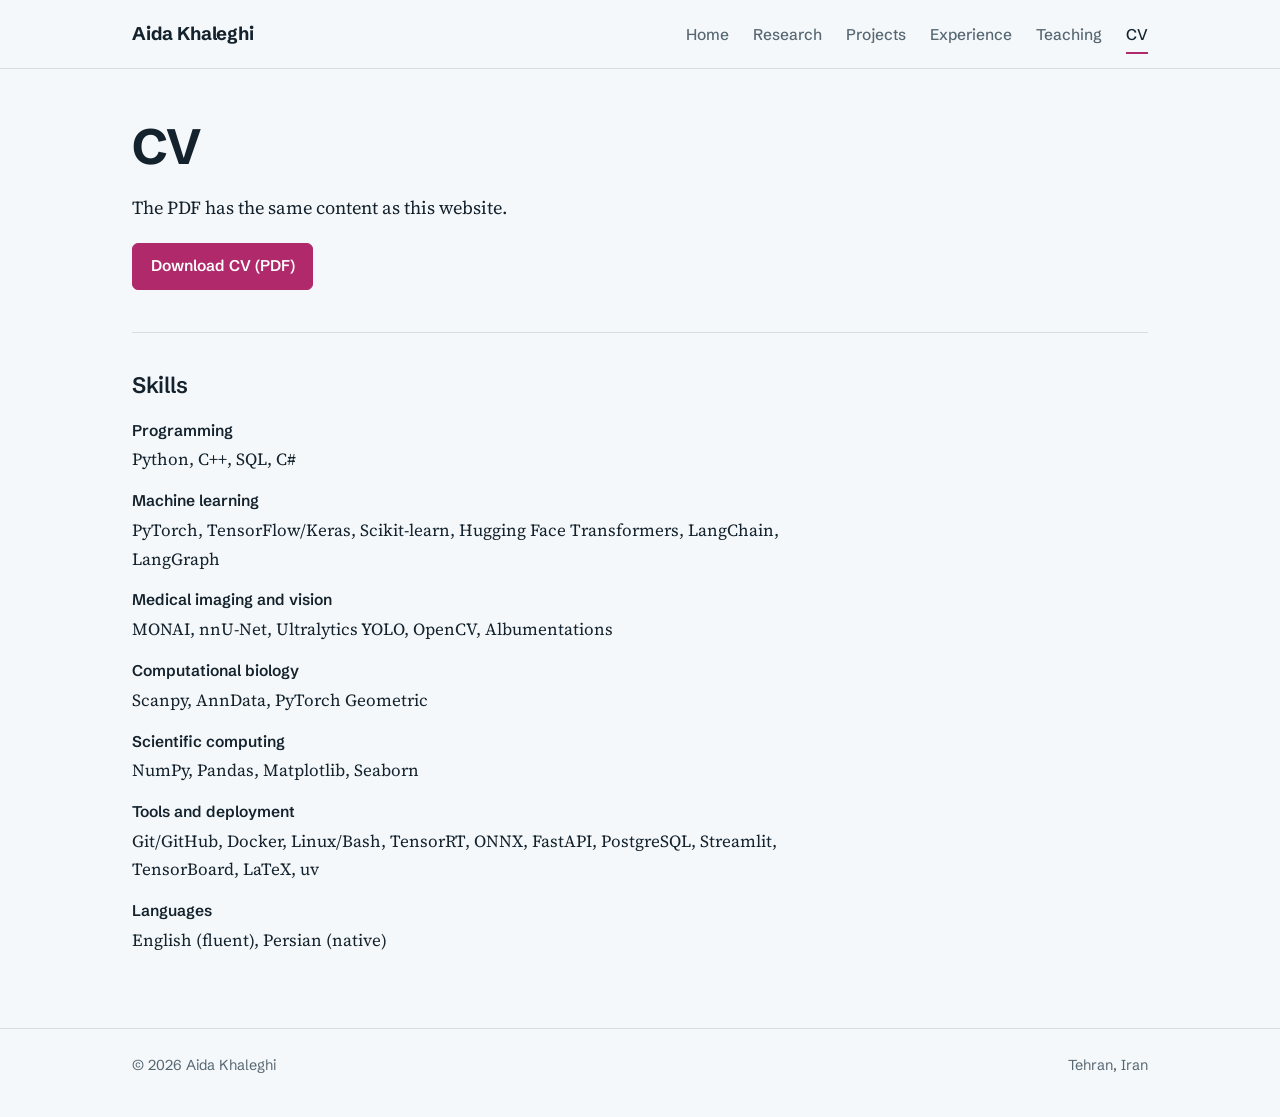
==== cv.html @ e7a6c724 "Add first version of site" ====
<!doctype html>
<html lang="en">
<head>
  <meta charset="utf-8">
  <meta name="viewport" content="width=device-width, initial-scale=1">
  <title>CV | Aida Khaleghi</title>
  <meta name="description" content="Curriculum vitae and skills of Aida Khaleghi.">
  <meta property="og:title" content="CV | Aida Khaleghi">
  <meta property="og:description" content="Curriculum vitae and skills of Aida Khaleghi.">
  <meta property="og:type" content="website">
  <meta name="theme-color" content="#f5f8fa">
  <link rel="icon" href="data:image/svg+xml,%3Csvg xmlns='http://www.w3.org/2000/svg' viewBox='0 0 32 32'%3E%3Crect width='32' height='32' rx='6' fill='%23b02a6b'/%3E%3Ctext x='16' y='22' font-family='Arial' font-size='15' font-weight='700' text-anchor='middle' fill='white'%3EAK%3C/text%3E%3C/svg%3E">
  <link rel="preconnect" href="https://fonts.googleapis.com">
  <link rel="preconnect" href="https://fonts.gstatic.com" crossorigin>
  <link rel="stylesheet" href="https://fonts.googleapis.com/css2?family=Schibsted+Grotesk:wght@500;600;700&family=Source+Serif+4:ital,opsz,wght@0,8..60,400;0,8..60,600;1,8..60,400&display=swap">
  <link rel="stylesheet" href="style.css">
</head>
<body>
  <a class="skip" href="#main">Skip to content</a>
  <header class="site-header">
    <div class="wrap">
      <a class="wordmark" href="index.html">Aida Khaleghi</a>
      <nav class="nav" aria-label="Main">
        <a href="index.html">Home</a>
        <a href="research.html">Research</a>
        <a href="projects.html">Projects</a>
        <a href="experience.html">Experience</a>
        <a href="teaching.html">Teaching</a>
        <a href="cv.html" aria-current="page">CV</a>
      </nav>
    </div>
  </header>
  <main id="main">
    <div class="wrap">

      <div class="page-head">
        <h1>CV</h1>
        <p>The PDF has the same content as this website.</p>
        <div class="actions" style="margin-top:1.2rem">
          <a class="button primary" href="Aida_Khaleghi_CV.pdf">Download CV (PDF)</a>
        </div>
      </div>

      <section class="section">
        <h2>Skills</h2>
        <dl class="skills">
          <dt>Programming</dt><dd>Python, C++, SQL, C#</dd>
          <dt>Machine learning</dt><dd>PyTorch, TensorFlow/Keras, Scikit-learn, Hugging Face Transformers, LangChain, LangGraph</dd>
          <dt>Medical imaging and vision</dt><dd>MONAI, nnU-Net, Ultralytics YOLO, OpenCV, Albumentations</dd>
          <dt>Computational biology</dt><dd>Scanpy, AnnData, PyTorch Geometric</dd>
          <dt>Scientific computing</dt><dd>NumPy, Pandas, Matplotlib, Seaborn</dd>
          <dt>Tools and deployment</dt><dd>Git/GitHub, Docker, Linux/Bash, TensorRT, ONNX, FastAPI, PostgreSQL, Streamlit, TensorBoard, LaTeX, uv</dd>
          <dt>Languages</dt><dd>English (fluent), Persian (native)</dd>
        </dl>
      </section>

    </div>
  </main>
  <footer class="site-footer">
    <div class="wrap">
      <span>&copy; 2026 Aida Khaleghi</span>
      <span>Tehran, Iran</span>
    </div>
  </footer>
</body>
</html>
---- style.css ----
/* Aida Khaleghi — personal website
   Colors, fonts and spacing are set once in the variables below. */

:root {
  --bg: #f5f8fa;
  --ink: #13222d;
  --muted: #566772;
  --rule: #d3dde3;
  --accent: #b02a6b;
  --accent-ink: #ffffff;
  --tone: #3e6c86;

  --font-body: "Source Serif 4", "Source Serif Pro", Georgia, "Times New Roman", serif;
  --font-ui: "Schibsted Grotesk", "Helvetica Neue", Arial, sans-serif;

  --page: 66rem;
  --gutter: 1.25rem;
}

@media (prefers-color-scheme: dark) {
  :root {
    --bg: #0e1921;
    --ink: #e4ecf0;
    --muted: #98a9b4;
    --rule: #26373f;
    --accent: #f07ab0;
    --accent-ink: #0e1921;
    --tone: #7fb0c8;
  }
}

*, *::before, *::after { box-sizing: border-box; }

html { -webkit-text-size-adjust: 100%; }

body {
  margin: 0;
  background: var(--bg);
  color: var(--ink);
  font-family: var(--font-body);
  font-size: 1.0625rem;
  line-height: 1.68;
  text-rendering: optimizeLegibility;
}

a {
  color: var(--accent);
  text-decoration: underline;
  text-decoration-thickness: 1px;
  text-underline-offset: 0.2em;
}
a:hover { text-decoration-thickness: 2px; }

:focus-visible {
  outline: 2px solid var(--accent);
  outline-offset: 3px;
  border-radius: 2px;
}

.skip {
  position: absolute;
  left: var(--gutter);
  top: -4rem;
  background: var(--ink);
  color: var(--bg);
  padding: 0.5rem 0.9rem;
  font-family: var(--font-ui);
  z-index: 10;
}
.skip:focus { top: 0.75rem; }

.wrap {
  max-width: var(--page);
  margin: 0 auto;
  padding: 0 var(--gutter);
}

/* Header and navigation */

.site-header {
  border-bottom: 1px solid var(--rule);
}
.site-header .wrap {
  display: flex;
  flex-wrap: wrap;
  align-items: baseline;
  justify-content: space-between;
  gap: 0.25rem 2rem;
  padding-top: 1.1rem;
  padding-bottom: 0.9rem;
}
.wordmark {
  font-family: var(--font-ui);
  font-weight: 700;
  font-size: 1.15rem;
  letter-spacing: -0.01em;
  color: var(--ink);
  text-decoration: none;
}
.wordmark:hover { text-decoration: none; color: var(--accent); }

.nav {
  display: flex;
  flex-wrap: wrap;
  gap: 0.1rem 1.5rem;
  font-family: var(--font-ui);
  font-size: 0.97rem;
  font-weight: 500;
}
.nav a {
  color: var(--muted);
  text-decoration: none;
  padding: 0.25rem 0;
  border-bottom: 2px solid transparent;
}
.nav a:hover { color: var(--ink); }
.nav a[aria-current="page"] {
  color: var(--ink);
  border-bottom-color: var(--accent);
}

/* Headings */

h1, h2, h3 {
  font-family: var(--font-ui);
  line-height: 1.2;
  margin: 0;
  color: var(--ink);
}
h1 {
  font-weight: 700;
  font-size: clamp(2.1rem, 4.6vw, 3.1rem);
  letter-spacing: -0.025em;
}
h2 {
  font-weight: 600;
  font-size: 1.4rem;
  letter-spacing: -0.012em;
}
h3 {
  font-weight: 600;
  font-size: 1.12rem;
  letter-spacing: -0.005em;
}

p { margin: 0 0 1rem; max-width: 44rem; }
ul { margin: 0 0 1rem; padding-left: 1.2rem; max-width: 44rem; }
li { margin-bottom: 0.4rem; }

.muted { color: var(--muted); }

/* Home hero */

.hero {
  display: grid;
  grid-template-columns: minmax(0, 1.15fr) minmax(0, 1fr);
  gap: 2.5rem 3.5rem;
  align-items: center;
  padding: 3.5rem 0 3.5rem;
}
.hero-name {
  display: flex;
  align-items: center;
  gap: 1.1rem;
  margin-bottom: 0.9rem;
}
.portrait {
  width: 5.5rem;
  height: 5.5rem;
  border-radius: 50%;
  object-fit: cover;
  flex: none;
  border: 1px solid var(--rule);
}
.role {
  font-family: var(--font-ui);
  font-size: 1.05rem;
  color: var(--muted);
  margin: 0 0 1.4rem;
}
.lead {
  font-size: 1.2rem;
  line-height: 1.6;
  margin-bottom: 1.1rem;
}
.status {
  margin-bottom: 1.5rem;
}
.actions {
  display: flex;
  flex-wrap: wrap;
  gap: 0.7rem;
  margin-bottom: 1.25rem;
}
.button {
  display: inline-block;
  font-family: var(--font-ui);
  font-weight: 600;
  font-size: 0.97rem;
  padding: 0.6rem 1.1rem;
  border-radius: 6px;
  border: 1.5px solid var(--accent);
  text-decoration: none;
}
.button.primary { background: var(--accent); color: var(--accent-ink); }
.button.primary:hover { filter: brightness(0.93); }
.button.secondary { color: var(--accent); }
.button.secondary:hover { background: color-mix(in srgb, var(--accent) 10%, transparent); }

.contact-links {
  display: flex;
  flex-wrap: wrap;
  gap: 0.2rem 1.4rem;
  font-family: var(--font-ui);
  font-size: 0.95rem;
}

/* Decomposition figure */

.figure { margin: 0; }
.figure svg { display: block; width: 100%; height: auto; }
.figure figcaption {
  font-size: 0.95rem;
  line-height: 1.55;
  color: var(--muted);
  margin-top: 0.8rem;
  max-width: 34rem;
}
.cell-empty { fill: none; stroke: var(--rule); stroke-width: 1; }
.cell-tone { fill: var(--tone); }
.cell-hot { fill: var(--accent); }
.fig-label {
  font-family: var(--font-ui);
  font-size: 11.5px;
  fill: var(--muted);
}
.fig-symbol {
  font-family: var(--font-ui);
  font-size: 30px;
  font-weight: 500;
  fill: var(--muted);
}
.fig-name {
  font-family: var(--font-ui);
  font-size: 15px;
  font-weight: 700;
  fill: var(--ink);
}

@media (prefers-reduced-motion: no-preference) {
  .cell-hot {
    animation: appear 0.7s ease-out both;
    animation-delay: calc(0.5s + var(--i, 0) * 0.14s);
  }
  @keyframes appear {
    from { opacity: 0; }
    to { opacity: 1; }
  }
}

/* Sections */

.section {
  border-top: 1px solid var(--rule);
  padding: 2.4rem 0 1.6rem;
}
.section > h2 { margin-bottom: 1.2rem; }

.page-head {
  padding: 3rem 0 1.4rem;
}
.page-head p {
  font-size: 1.15rem;
  margin: 1rem 0 0;
  color: var(--ink);
}

/* Entries: dates or labels on the left, details on the right */

.entry {
  display: grid;
  grid-template-columns: 11.5rem minmax(0, 1fr);
  gap: 0.35rem 2.2rem;
  padding: 1.35rem 0;
  border-top: 1px solid var(--rule);
}
.entry:first-of-type { border-top: 0; padding-top: 0.2rem; }
.entry-meta {
  font-family: var(--font-ui);
  font-size: 0.92rem;
  line-height: 1.5;
  color: var(--muted);
  padding-top: 0.2rem;
}
.entry-body h3 { margin-bottom: 0.15rem; }
.entry-body h3 + p:not(.entry-where) { margin-top: 0.5rem; }
.entry-where {
  font-family: var(--font-ui);
  font-size: 0.97rem;
  color: var(--muted);
  margin-bottom: 0.7rem;
}
.entry-body p:last-child,
.entry-body ul:last-child { margin-bottom: 0; }
.stack {
  font-family: var(--font-ui);
  font-size: 0.9rem;
  color: var(--muted);
  margin-top: 0.7rem;
}
.result {
  font-weight: 600;
}

.interests .entry-meta {
  font-weight: 600;
  color: var(--ink);
  font-size: 0.98rem;
}

.manuscript { margin-bottom: 1.1rem; }
.manuscript .status-line {
  font-family: var(--font-ui);
  font-size: 0.92rem;
  color: var(--muted);
}

/* Skills list */

.skills { margin: 0; }
.skills dt {
  font-family: var(--font-ui);
  font-weight: 600;
  font-size: 0.97rem;
  margin-top: 0.9rem;
}
.skills dd { margin: 0.1rem 0 0; max-width: 44rem; }

/* Footer */

.site-footer {
  border-top: 1px solid var(--rule);
  margin-top: 3rem;
  padding: 1.5rem 0 2.5rem;
  font-family: var(--font-ui);
  font-size: 0.9rem;
  color: var(--muted);
}
.site-footer .wrap {
  display: flex;
  flex-wrap: wrap;
  justify-content: space-between;
  gap: 0.4rem 2rem;
}

/* Small screens */

@media (max-width: 52rem) {
  .hero {
    grid-template-columns: 1fr;
    padding: 2.2rem 0 2.4rem;
  }
  .entry {
    grid-template-columns: 1fr;
    gap: 0.1rem;
  }
  .entry-meta { padding-top: 0; margin-bottom: 0.2rem; }
}

@media print {
  .site-header .nav, .actions, .skip { display: none; }
  body { background: #fff; color: #000; }
}
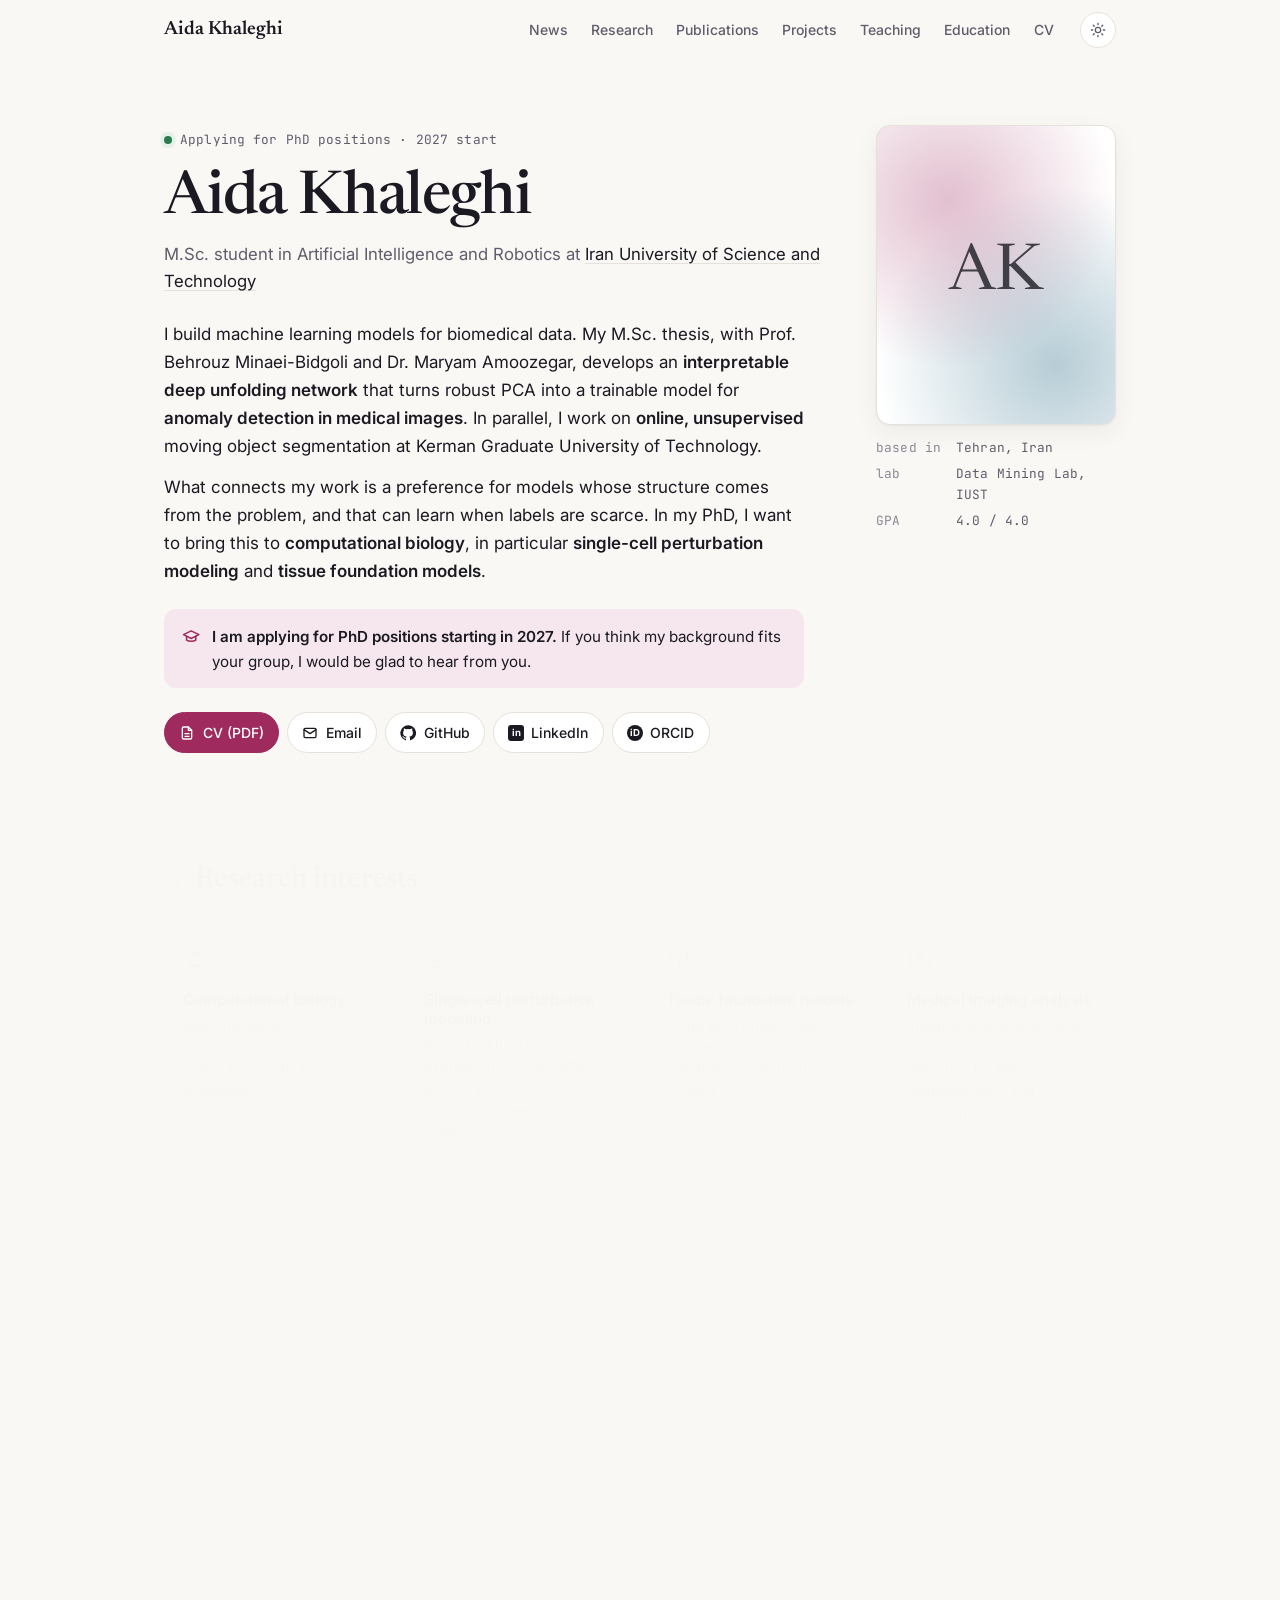
==== commit c99a7453: "Redesign site as a single-page academic homepage Consolidate all sections into index.html with conte" ====
--- a/cv.html
+++ b/cv.html
@@ -2,65 +2,12 @@
 <html lang="en">
 <head>
   <meta charset="utf-8">
-  <meta name="viewport" content="width=device-width, initial-scale=1">
-  <title>CV | Aida Khaleghi</title>
-  <meta name="description" content="Curriculum vitae and skills of Aida Khaleghi.">
-  <meta property="og:title" content="CV | Aida Khaleghi">
-  <meta property="og:description" content="Curriculum vitae and skills of Aida Khaleghi.">
-  <meta property="og:type" content="website">
-  <meta name="theme-color" content="#f5f8fa">
-  <link rel="icon" href="data:image/svg+xml,%3Csvg xmlns='http://www.w3.org/2000/svg' viewBox='0 0 32 32'%3E%3Crect width='32' height='32' rx='6' fill='%23b02a6b'/%3E%3Ctext x='16' y='22' font-family='Arial' font-size='15' font-weight='700' text-anchor='middle' fill='white'%3EAK%3C/text%3E%3C/svg%3E">
-  <link rel="preconnect" href="https://fonts.googleapis.com">
-  <link rel="preconnect" href="https://fonts.gstatic.com" crossorigin>
-  <link rel="stylesheet" href="https://fonts.googleapis.com/css2?family=Schibsted+Grotesk:wght@500;600;700&family=Source+Serif+4:ital,opsz,wght@0,8..60,400;0,8..60,600;1,8..60,400&display=swap">
-  <link rel="stylesheet" href="style.css">
+  <title>Aida Khaleghi</title>
+  <meta http-equiv="refresh" content="0; url=index.html#education">
+  <link rel="canonical" href="https://aidakhaleghi.github.io/#education">
+  <meta name="robots" content="noindex">
 </head>
 <body>
-  <a class="skip" href="#main">Skip to content</a>
-  <header class="site-header">
-    <div class="wrap">
-      <a class="wordmark" href="index.html">Aida Khaleghi</a>
-      <nav class="nav" aria-label="Main">
-        <a href="index.html">Home</a>
-        <a href="research.html">Research</a>
-        <a href="projects.html">Projects</a>
-        <a href="experience.html">Experience</a>
-        <a href="teaching.html">Teaching</a>
-        <a href="cv.html" aria-current="page">CV</a>
-      </nav>
-    </div>
-  </header>
-  <main id="main">
-    <div class="wrap">
-
-      <div class="page-head">
-        <h1>CV</h1>
-        <p>The PDF has the same content as this website.</p>
-        <div class="actions" style="margin-top:1.2rem">
-          <a class="button primary" href="Aida_Khaleghi_CV.pdf">Download CV (PDF)</a>
-        </div>
-      </div>
-
-      <section class="section">
-        <h2>Skills</h2>
-        <dl class="skills">
-          <dt>Programming</dt><dd>Python, C++, SQL, C#</dd>
-          <dt>Machine learning</dt><dd>PyTorch, TensorFlow/Keras, Scikit-learn, Hugging Face Transformers, LangChain, LangGraph</dd>
-          <dt>Medical imaging and vision</dt><dd>MONAI, nnU-Net, Ultralytics YOLO, OpenCV, Albumentations</dd>
-          <dt>Computational biology</dt><dd>Scanpy, AnnData, PyTorch Geometric</dd>
-          <dt>Scientific computing</dt><dd>NumPy, Pandas, Matplotlib, Seaborn</dd>
-          <dt>Tools and deployment</dt><dd>Git/GitHub, Docker, Linux/Bash, TensorRT, ONNX, FastAPI, PostgreSQL, Streamlit, TensorBoard, LaTeX, uv</dd>
-          <dt>Languages</dt><dd>English (fluent), Persian (native)</dd>
-        </dl>
-      </section>
-
-    </div>
-  </main>
-  <footer class="site-footer">
-    <div class="wrap">
-      <span>&copy; 2026 Aida Khaleghi</span>
-      <span>Tehran, Iran</span>
-    </div>
-  </footer>
+  <p>This page has moved to <a href="index.html#education">aidakhaleghi.github.io/#education</a>.</p>
 </body>
 </html>
